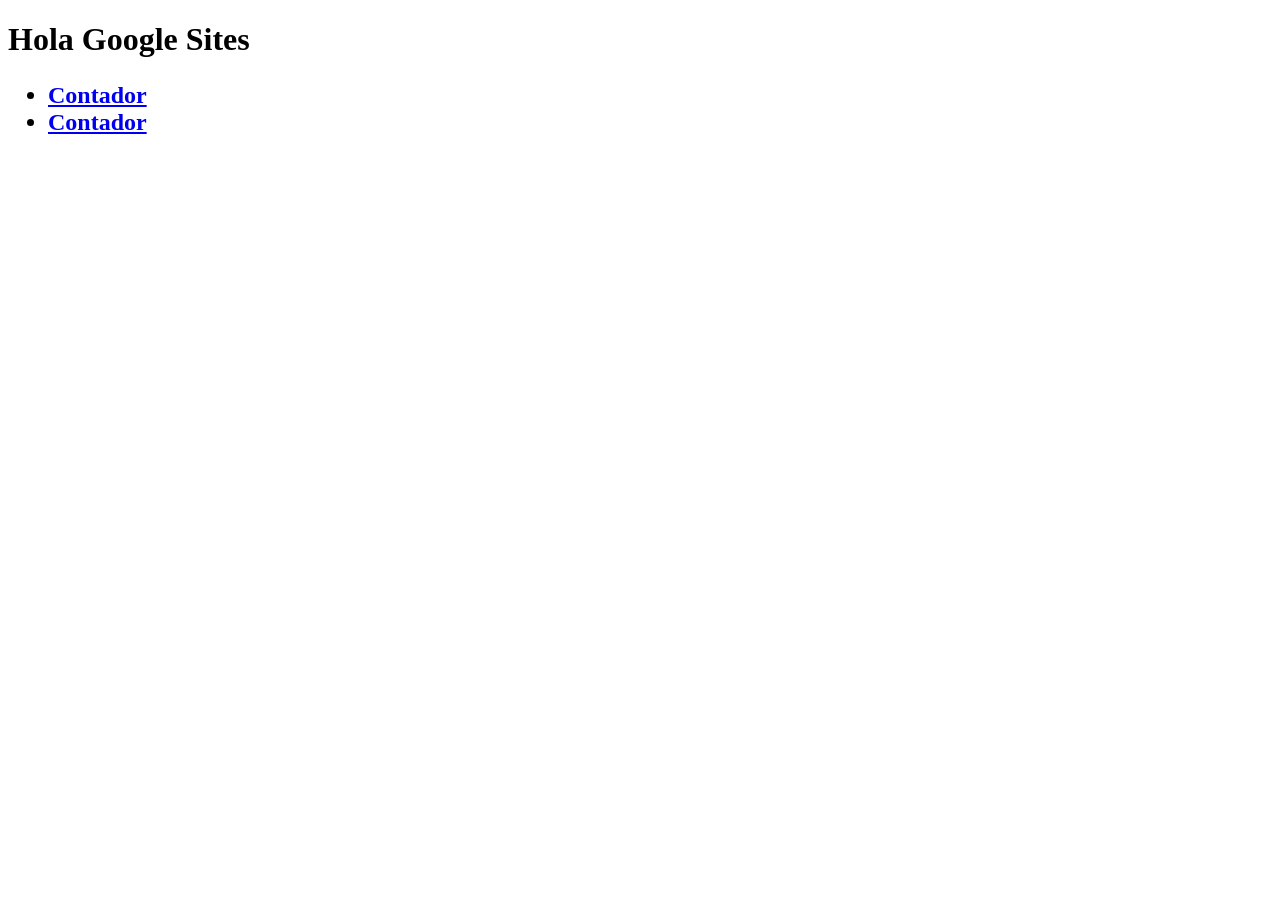
==== index.html @ 1b1198dc "Add navigation list to index.html" ====
<!DOCTYPE html>
<html>

<body>

<h1>Hola Google Sites</h1>
<h2>
  <ul>
    <li>
      <a href="Contador.html">Contador</a>
    </li>
    
    <li>
      <a href="ReproductorMp3.html">Contador</a>
    </li>
  </ul>
  
</h2>
</body>

</html>
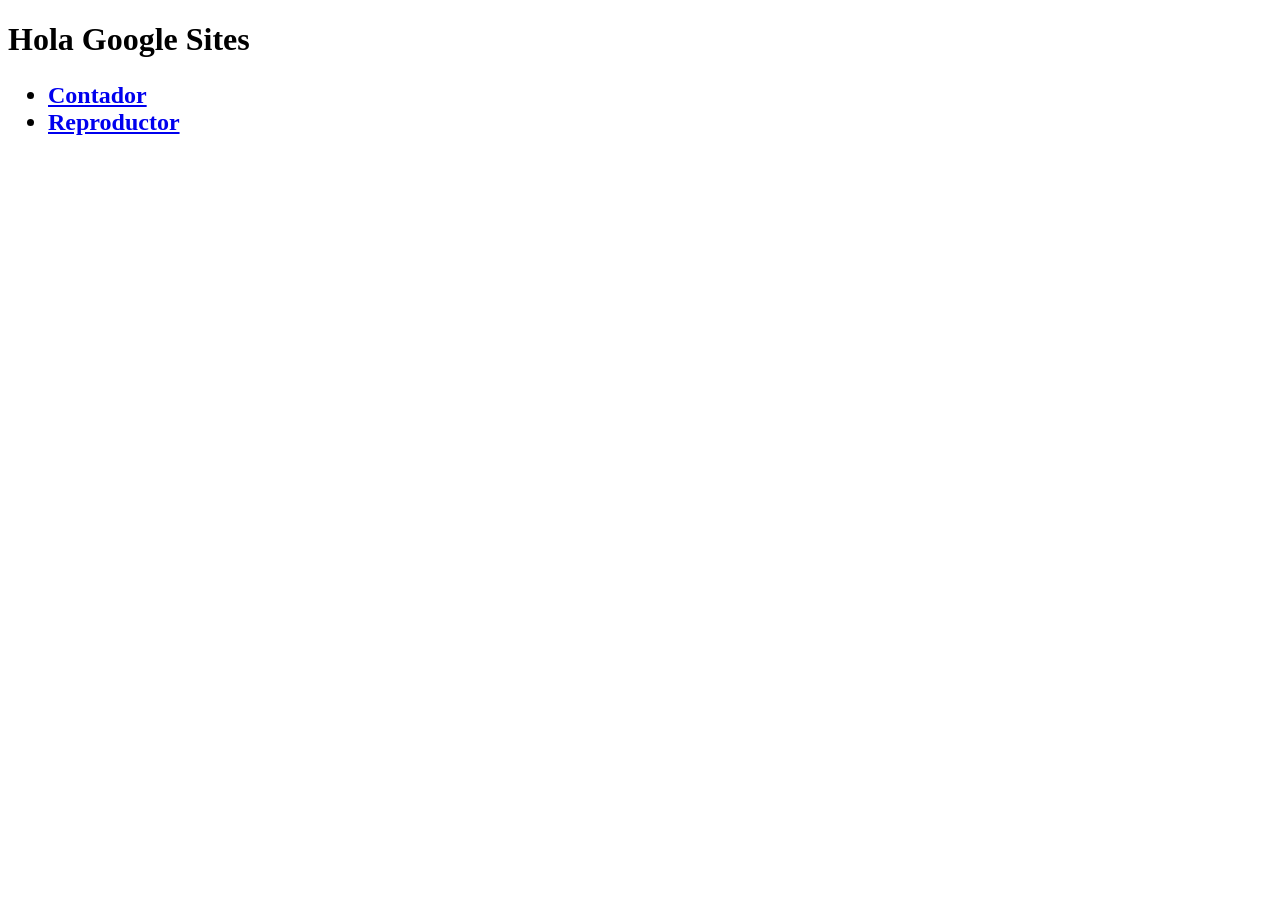
==== commit 46d596b9: "Fix link text for ReproductorMp3.html" ====
--- a/index.html
+++ b/index.html
@@ -11,7 +11,7 @@
     </li>
     
     <li>
-      <a href="ReproductorMp3.html">Contador</a>
+      <a href="ReproductorMp3.html">Reproductor</a>
     </li>
   </ul>
   
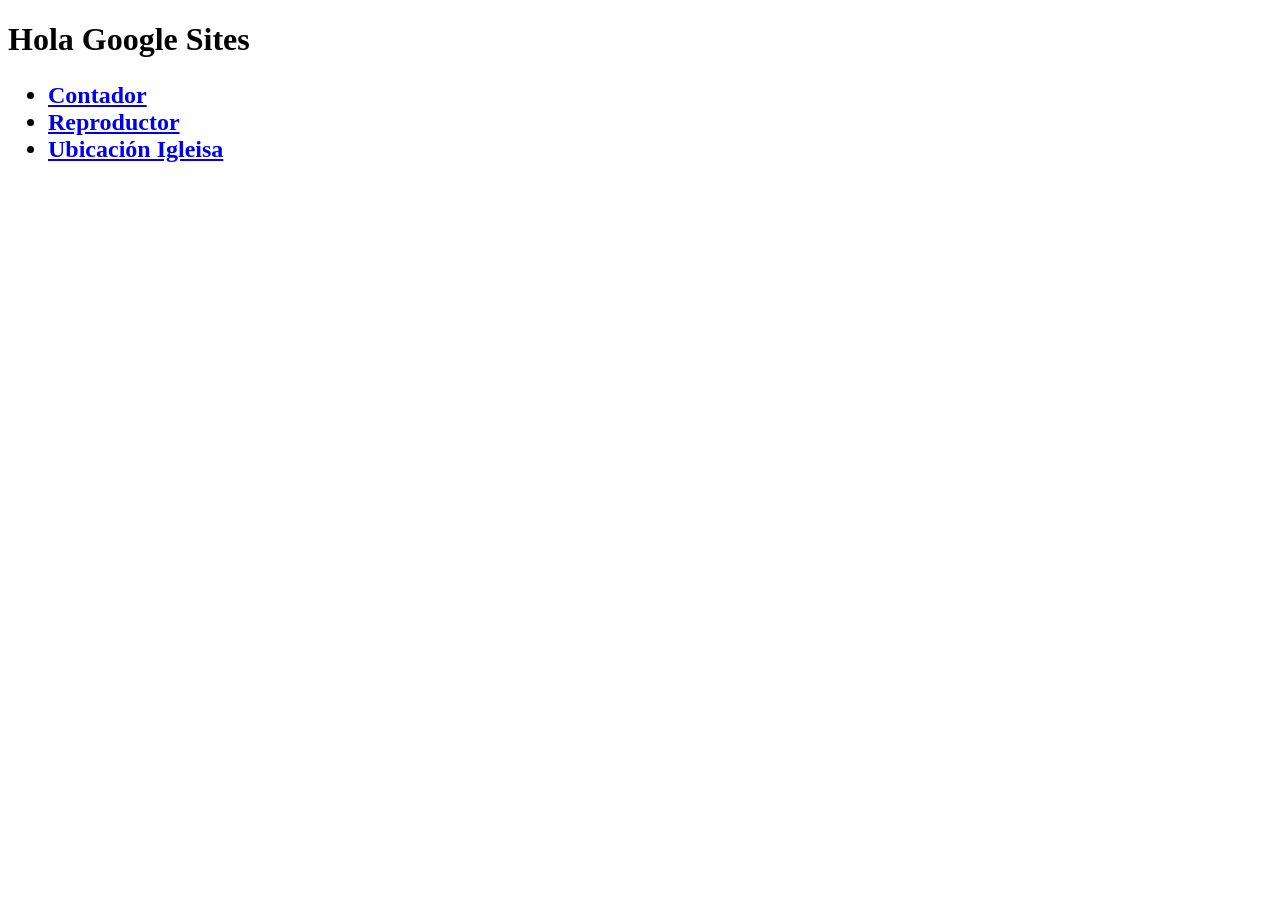
==== commit a2985554: "Add link to Ubicación Igleisa in index.html" ====
--- a/index.html
+++ b/index.html
@@ -13,6 +13,10 @@
     <li>
       <a href="ReproductorMp3.html">Reproductor</a>
     </li>
+
+    <li>
+      <a href="UbicacionIgleisa.html">Ubicación Igleisa</a>
+    </li>
   </ul>
   
 </h2>
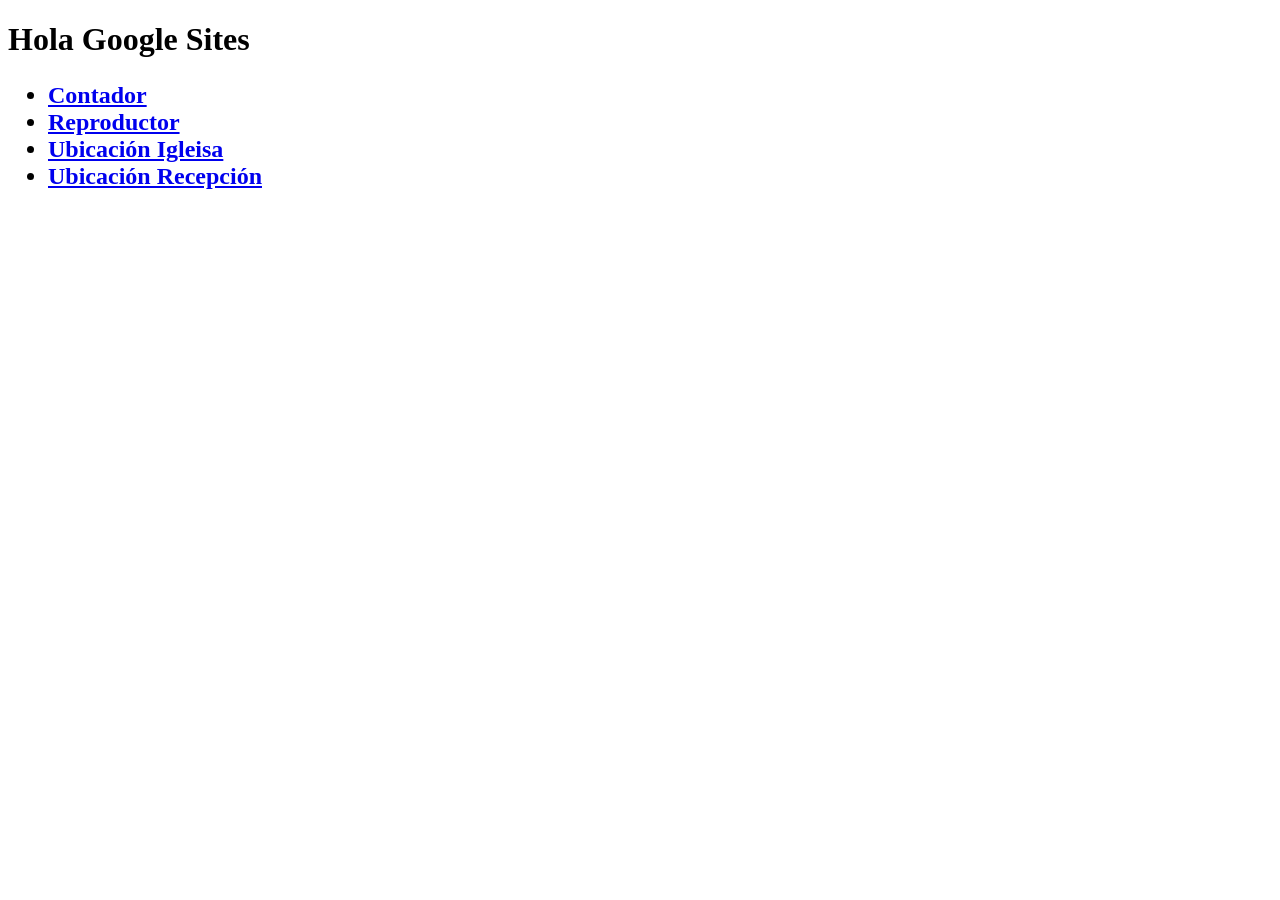
==== commit 5b303d3c: "Add link to Ubicación Recepción in index.html" ====
--- a/index.html
+++ b/index.html
@@ -15,7 +15,11 @@
     </li>
 
     <li>
-      <a href="UbicacionIgleisa.html">Ubicación Igleisa</a>
+      <a href="UbicacionIglesia.html">Ubicación Igleisa</a>
+    </li>
+
+     <li>
+      <a href="UbicacionRecepcion.html">Ubicación Recepción</a>
     </li>
   </ul>
   
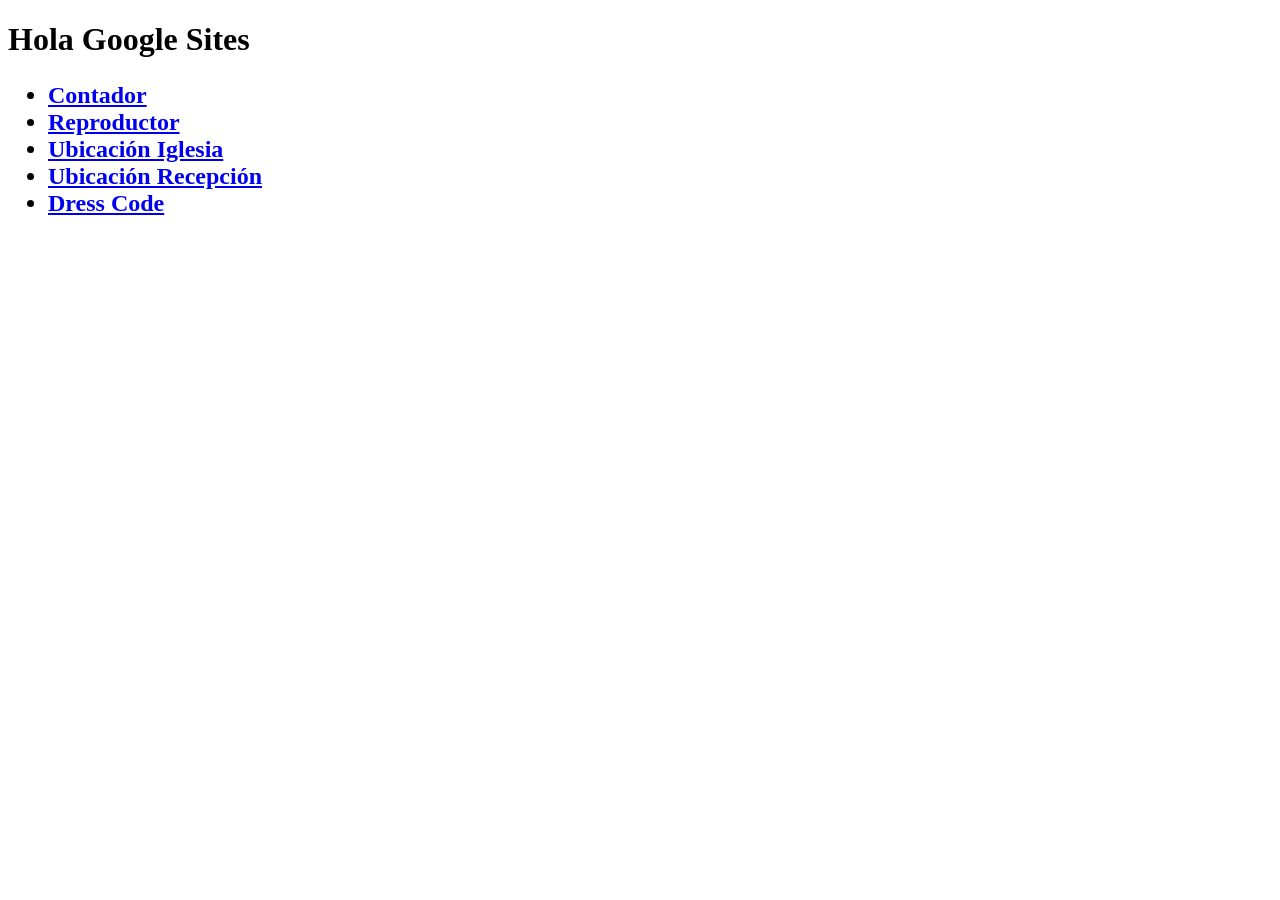
==== commit 3316ed86: "Fix typo in link and add Dress Code link" ====
--- a/index.html
+++ b/index.html
@@ -15,11 +15,15 @@
     </li>
 
     <li>
-      <a href="UbicacionIglesia.html">Ubicación Igleisa</a>
+      <a href="UbicacionIglesia.html">Ubicación Iglesia</a>
     </li>
 
      <li>
       <a href="UbicacionRecepcion.html">Ubicación Recepción</a>
+    </li>
+
+    <li>
+      <a href="DressCode.html">Dress Code</a>
     </li>
   </ul>
   
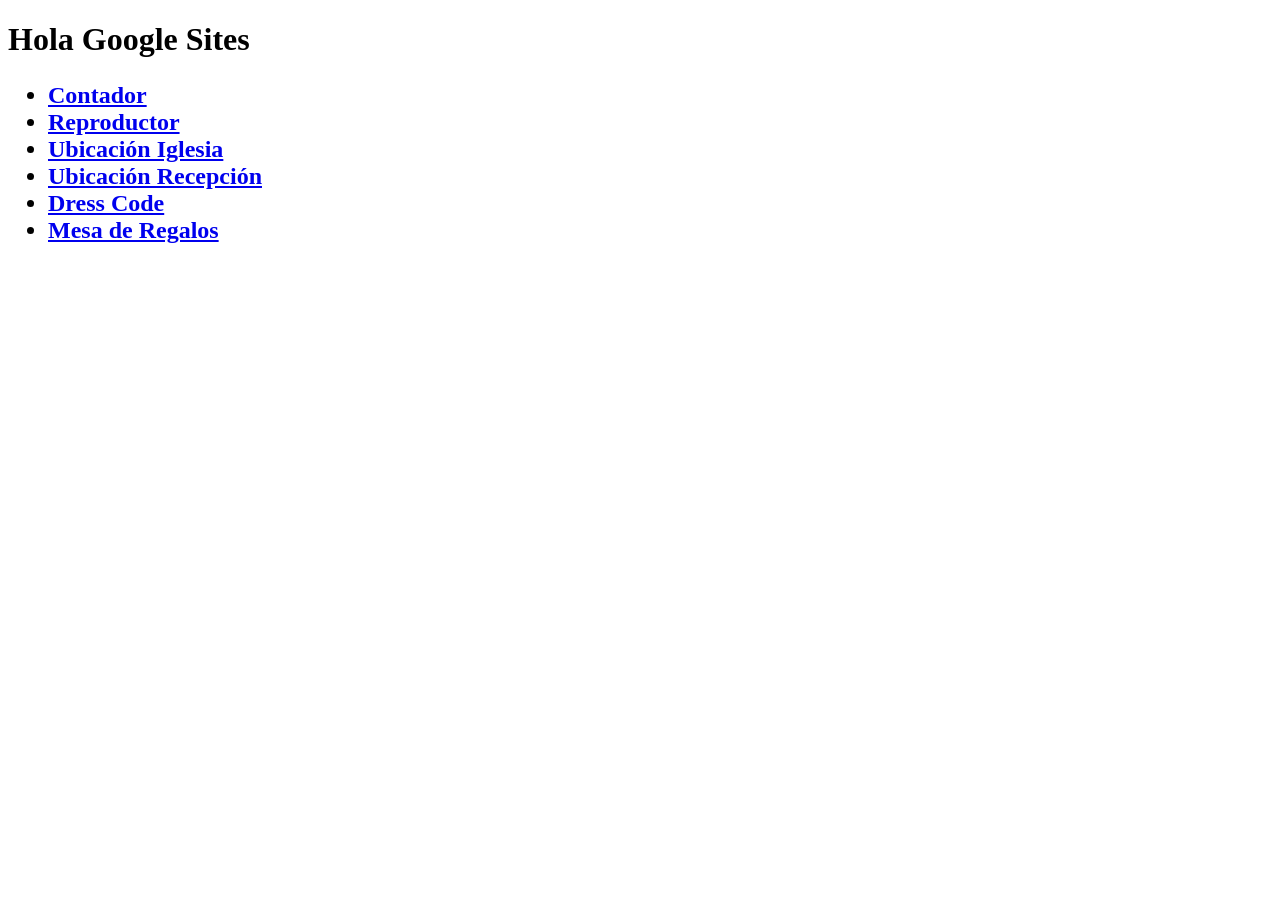
==== commit 5e8902c5: "Add link to Mesa de Regalos in index.html" ====
--- a/index.html
+++ b/index.html
@@ -25,6 +25,10 @@
     <li>
       <a href="DressCode.html">Dress Code</a>
     </li>
+
+    <li>
+      <a href="MesaDeRegalos.html">Mesa de Regalos</a>
+    </li>
   </ul>
   
 </h2>
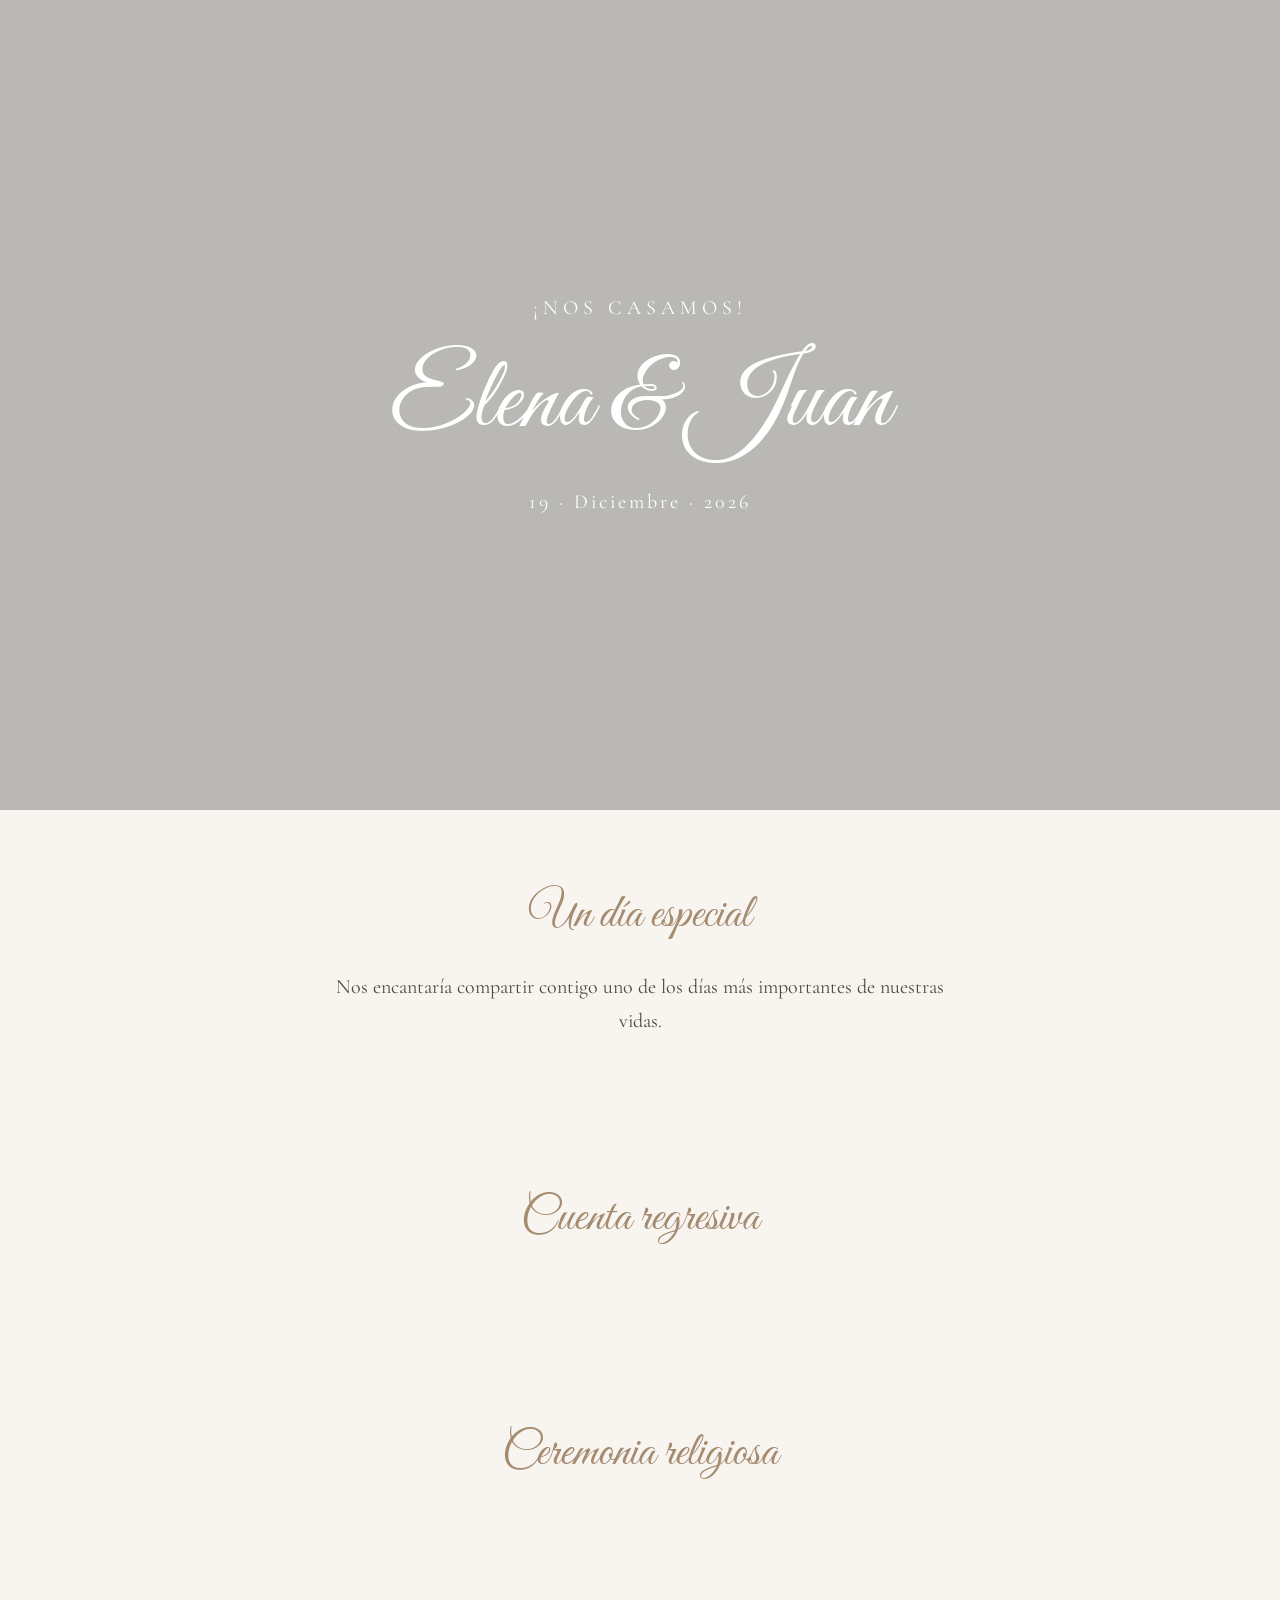
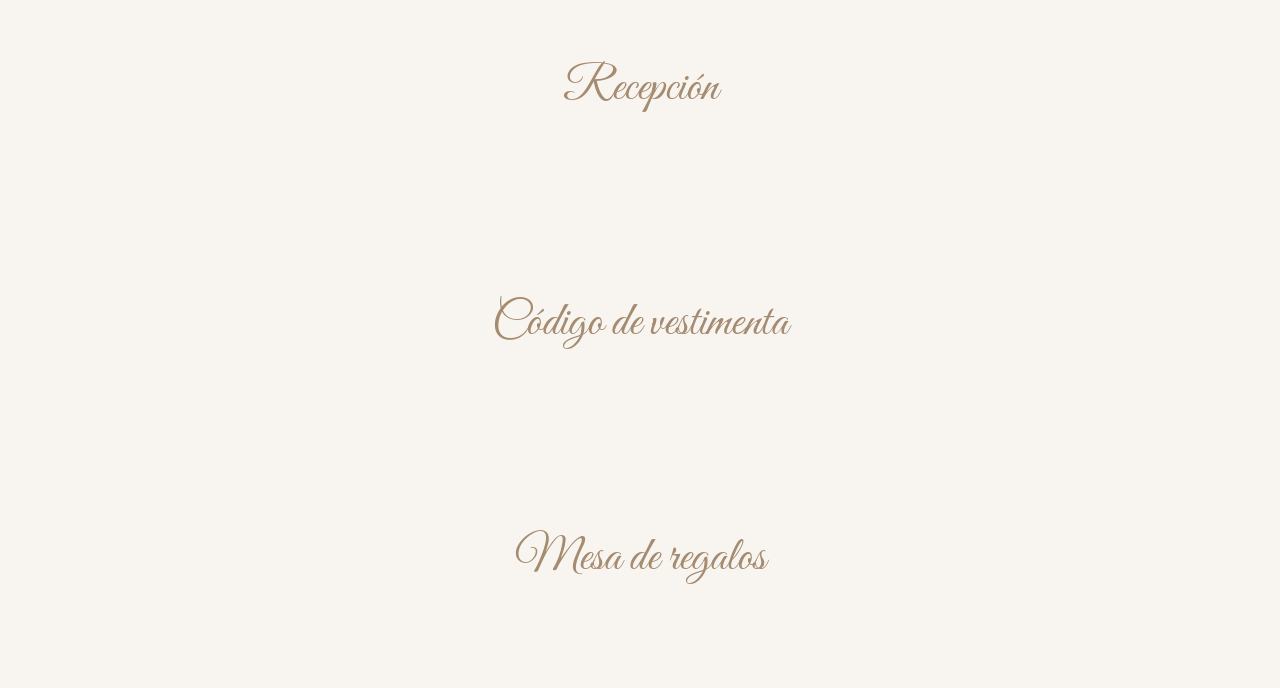
==== commit a4b91a1d: "Revise index.html structure and content for wedding" ====
--- a/index.html
+++ b/index.html
@@ -1,37 +1,69 @@
+
 <!DOCTYPE html>
-<html>
+<html lang="es">
+<head>
+    <meta charset="UTF-8">
+    <meta name="viewport" content="width=device-width, initial-scale=1.0">
+
+    <title>Elena & Juan | Nuestra Boda</title>
+
+    <link rel="stylesheet" href="assets/css/styles.css">
+
+    <link rel="preconnect" href="https://fonts.googleapis.com">
+    <link rel="preconnect" href="https://fonts.gstatic.com" crossorigin>
+
+    <link href="https://fonts.googleapis.com/css2?family=Cormorant+Garamond:wght@400;500;600&family=Great+Vibes&display=swap" rel="stylesheet">
+</head>
 
 <body>
 
-<h1>Hola Google Sites</h1>
-<h2>
-  <ul>
-    <li>
-      <a href="Contador.html">Contador</a>
-    </li>
-    
-    <li>
-      <a href="ReproductorMp3.html">Reproductor</a>
-    </li>
+    <header class="hero">
+        <div class="hero-content">
+            <p>¡NOS CASAMOS!</p>
+            <h1>Elena & Juan</h1>
+            <span>19 · Diciembre · 2026</span>
+        </div>
+    </header>
 
-    <li>
-      <a href="UbicacionIglesia.html">Ubicación Iglesia</a>
-    </li>
+    <main>
 
-     <li>
-      <a href="UbicacionRecepcion.html">Ubicación Recepción</a>
-    </li>
+        <section id="bienvenida" class="section">
+            <h2>Un día especial</h2>
+            <p>
+                Nos encantaría compartir contigo
+                uno de los días más importantes
+                de nuestras vidas.
+            </p>
+        </section>
 
-    <li>
-      <a href="DressCode.html">Dress Code</a>
-    </li>
+        <section id="contador" class="section">
+            <h2>Cuenta regresiva</h2>
+            <div id="countdown"></div>
+        </section>
 
-    <li>
-      <a href="MesaDeRegalos.html">Mesa de Regalos</a>
-    </li>
-  </ul>
-  
-</h2>
+        <section id="ceremonia" class="section">
+            <h2>Ceremonia religiosa</h2>
+            <div id="ubicacion-iglesia"></div>
+        </section>
+
+        <section id="recepcion" class="section">
+            <h2>Recepción</h2>
+            <div id="ubicacion-recepcion"></div>
+        </section>
+
+        <section id="dresscode" class="section">
+            <h2>Código de vestimenta</h2>
+            <div id="dresscode-content"></div>
+        </section>
+
+        <section id="regalos" class="section">
+            <h2>Mesa de regalos</h2>
+            <div id="regalos-content"></div>
+        </section>
+
+    </main>
+
+    <script src="assets/js/main.js"></script>
+
 </body>
-
 </html>
--- a/assets/css/styles.css
+++ b/assets/css/styles.css
@@ -0,0 +1,95 @@
+
+:root {
+    --color-background: #f8f5f0;
+    --color-text: #51483f;
+    --color-accent: #a58b70;
+    --color-white: #ffffff;
+
+    --font-title: 'Great Vibes', cursive;
+    --font-text: 'Cormorant Garamond', serif;
+}
+
+* {
+    box-sizing: border-box;
+    margin: 0;
+    padding: 0;
+}
+
+html {
+    scroll-behavior: smooth;
+}
+
+body {
+    background: var(--color-background);
+    color: var(--color-text);
+    font-family: var(--font-text);
+    font-size: 20px;
+    text-align: center;
+}
+
+.hero {
+    min-height: 90vh;
+    display: flex;
+    justify-content: center;
+    align-items: center;
+    padding: 30px;
+    background:
+        linear-gradient(
+            rgba(0,0,0,.25),
+            rgba(0,0,0,.25)
+        ),
+        url('../img/portada.jpg') center/cover;
+    color: white;
+}
+
+.hero h1 {
+    font-family: var(--font-title);
+    font-size: clamp(55px, 10vw, 100px);
+    font-weight: 400;
+}
+
+.hero p {
+    letter-spacing: 5px;
+    margin-bottom: 20px;
+}
+
+.hero span {
+    display: block;
+    margin-top: 25px;
+    letter-spacing: 3px;
+}
+
+.section {
+    padding: 75px 20px;
+    max-width: 1000px;
+    margin: auto;
+}
+
+.section h2 {
+    font-family: var(--font-title);
+    font-size: 48px;
+    font-weight: 400;
+    color: var(--color-accent);
+    margin-bottom: 25px;
+}
+
+.section p {
+    max-width: 650px;
+    margin: auto;
+    line-height: 1.7;
+}
+
+@media (max-width: 600px) {
+    .hero {
+        min-height: 85vh;
+    }
+
+    .section {
+        padding: 55px 20px;
+    }
+
+    .section h2 {
+        font-size: 40px;
+    }
+}
+
